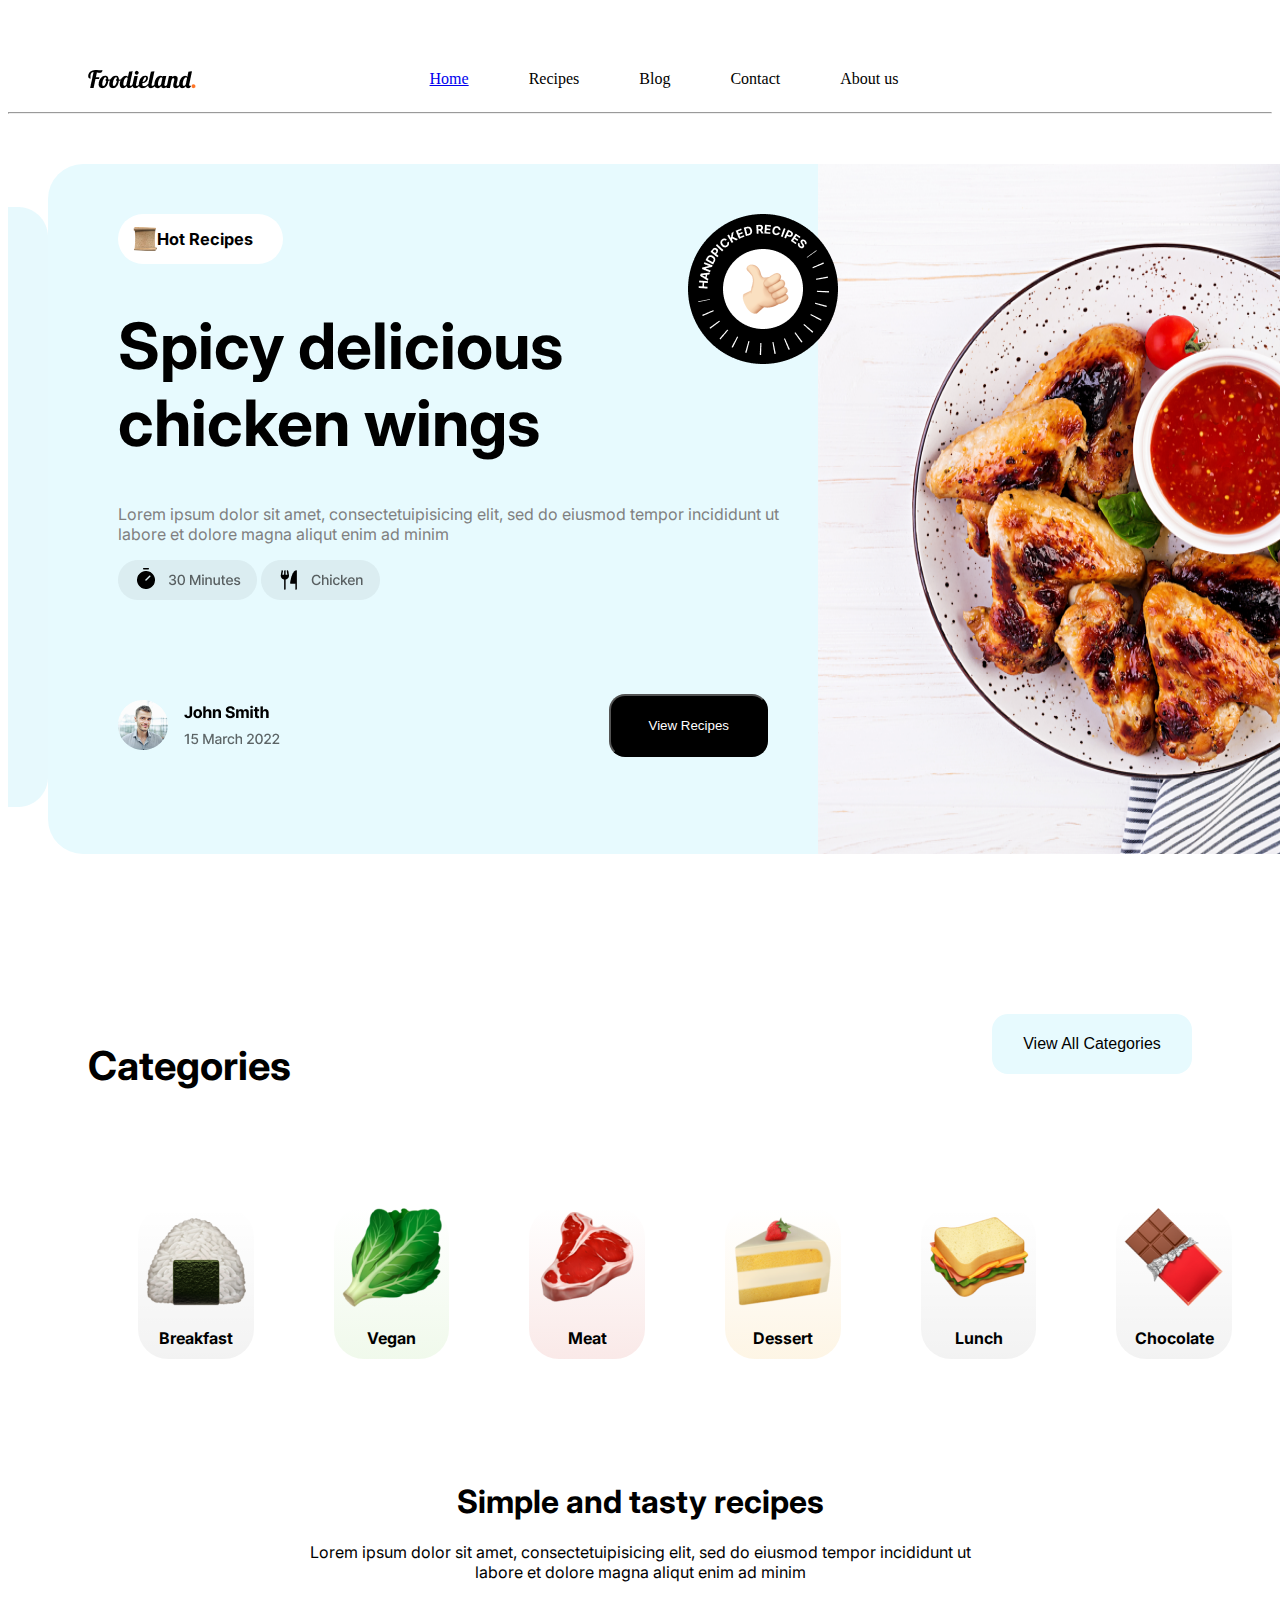
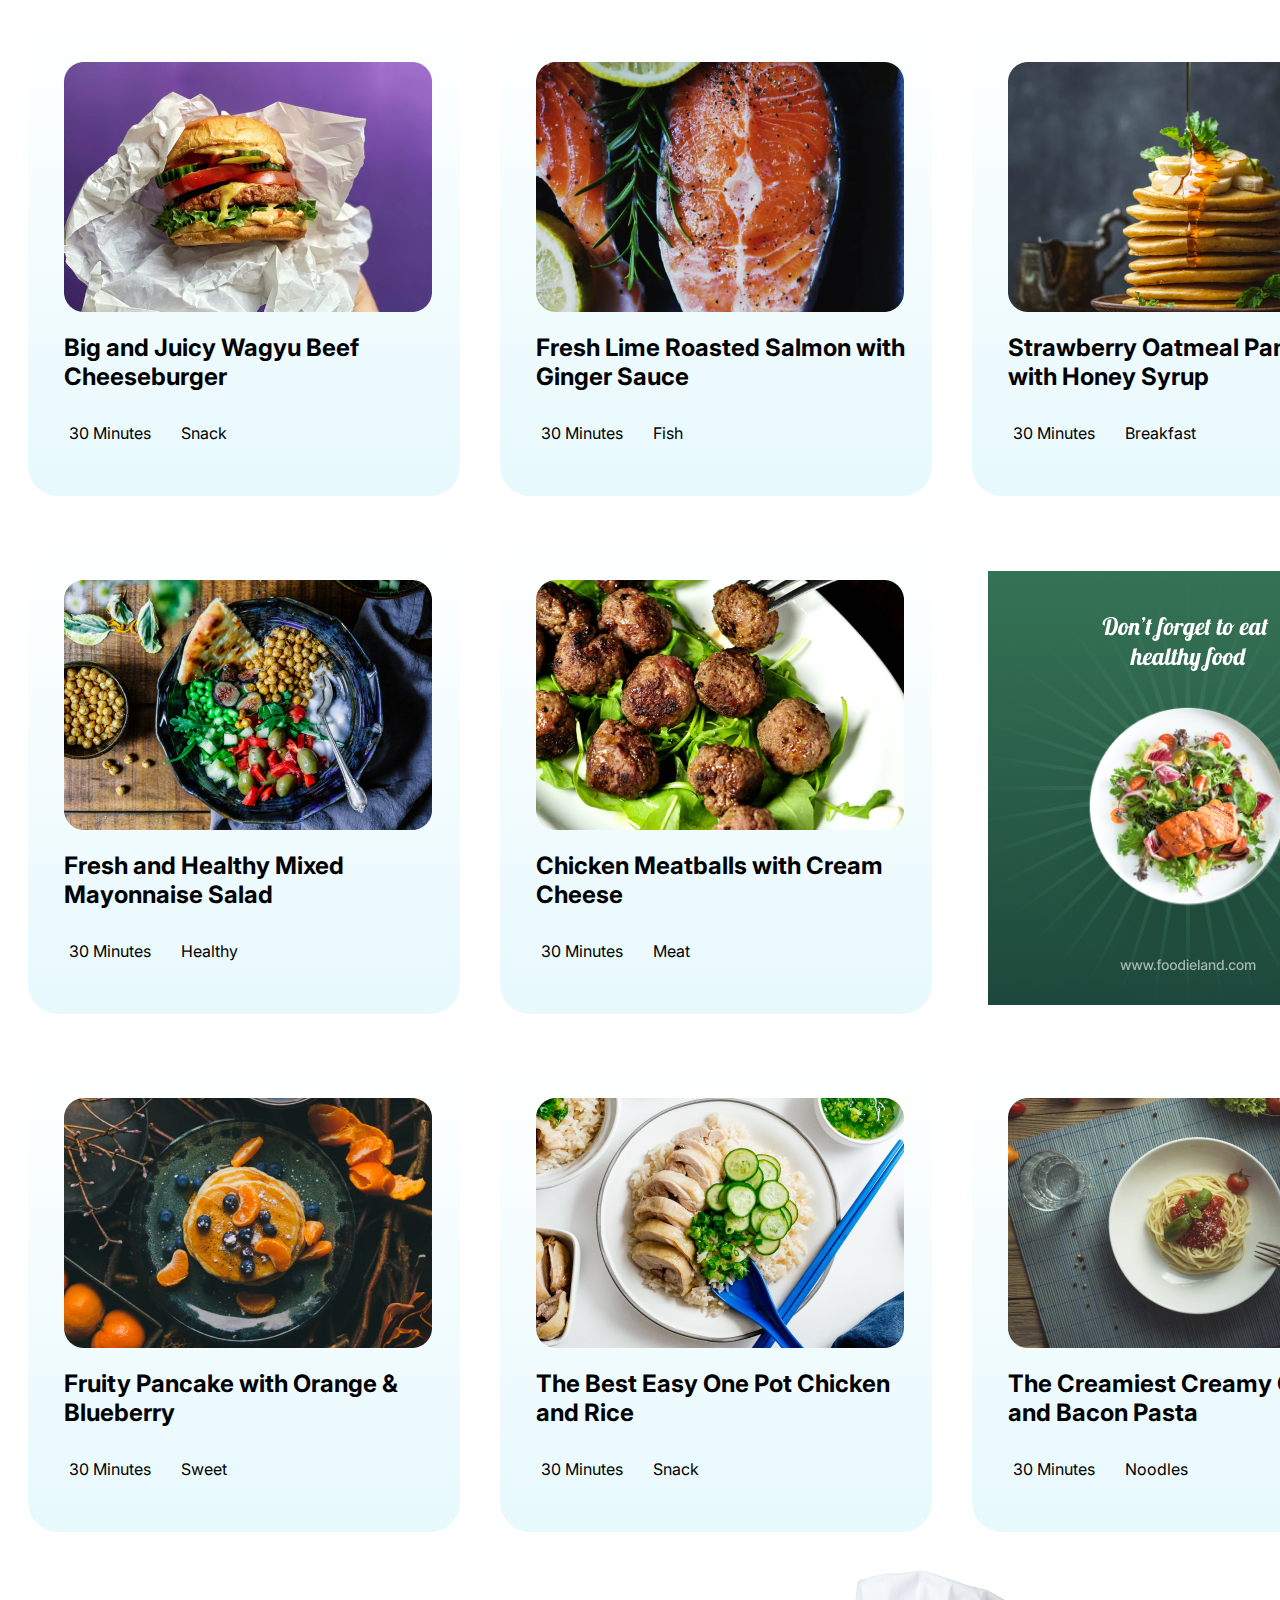
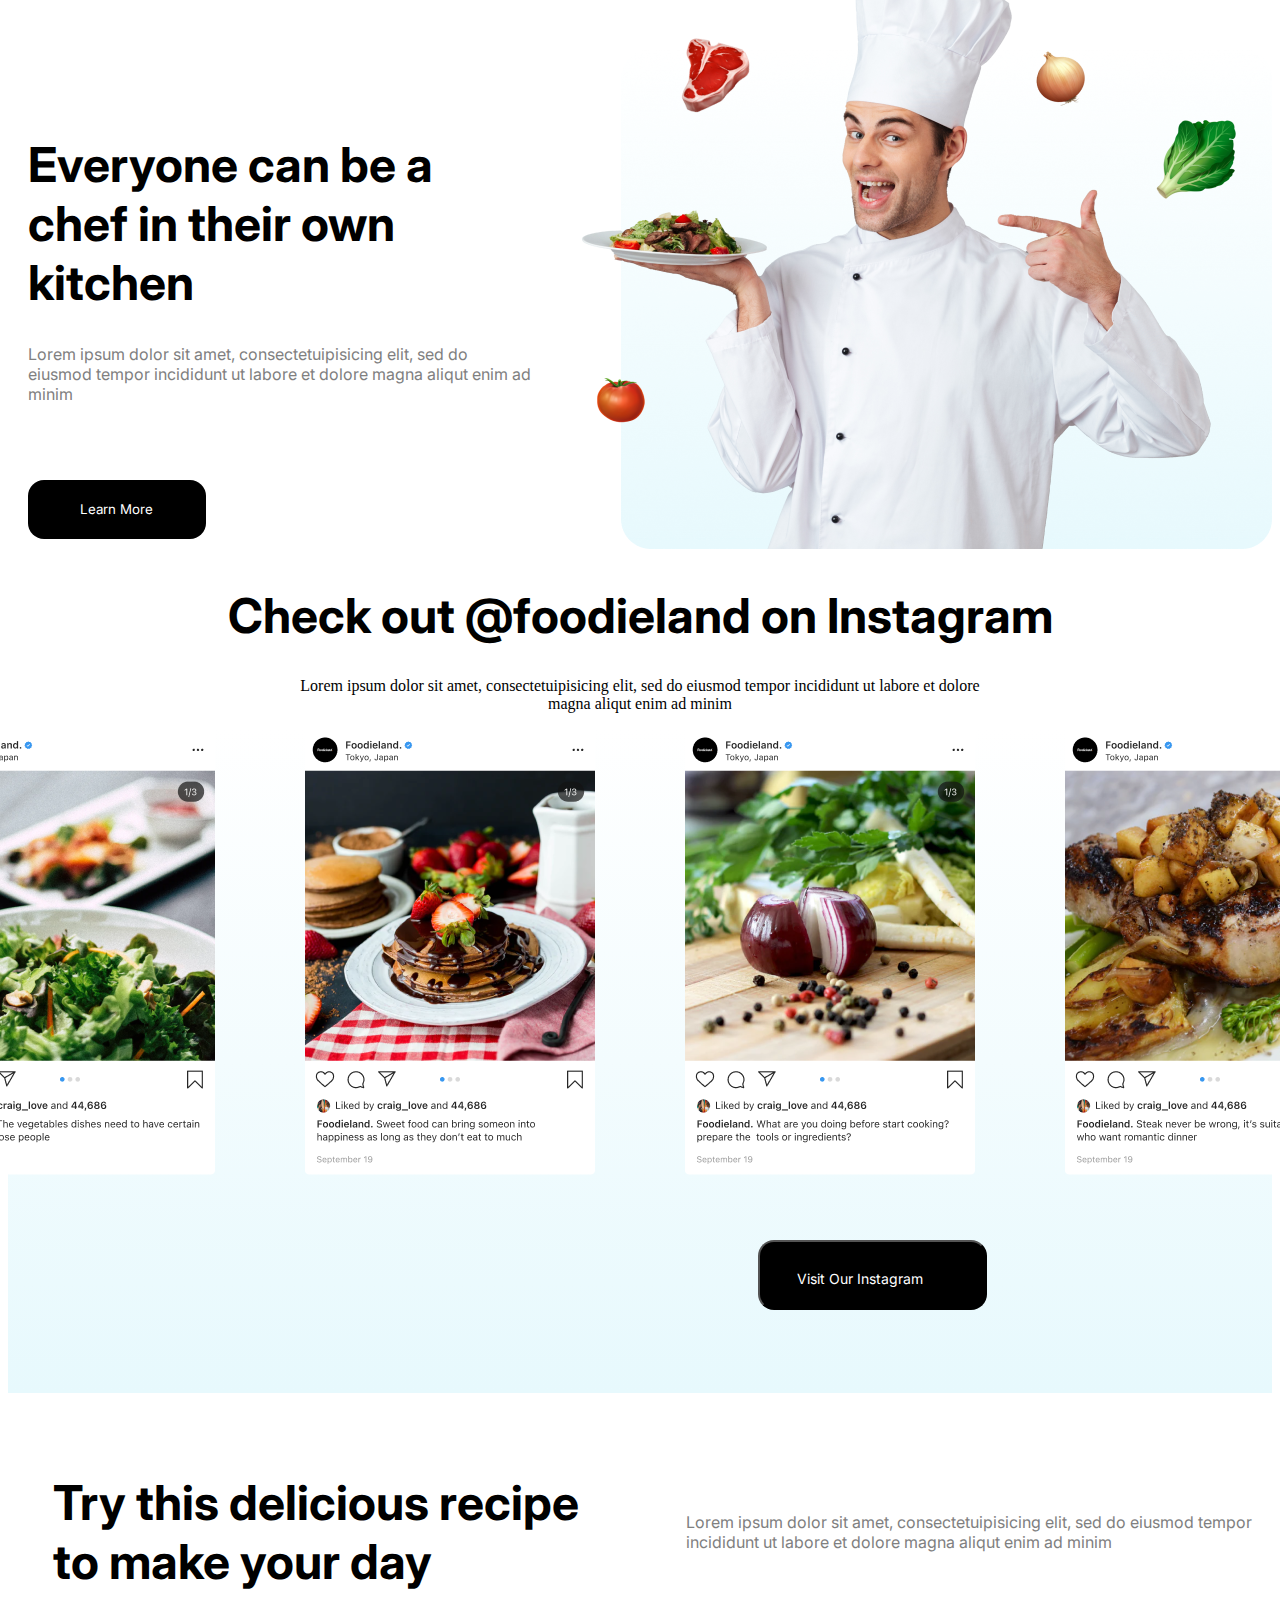
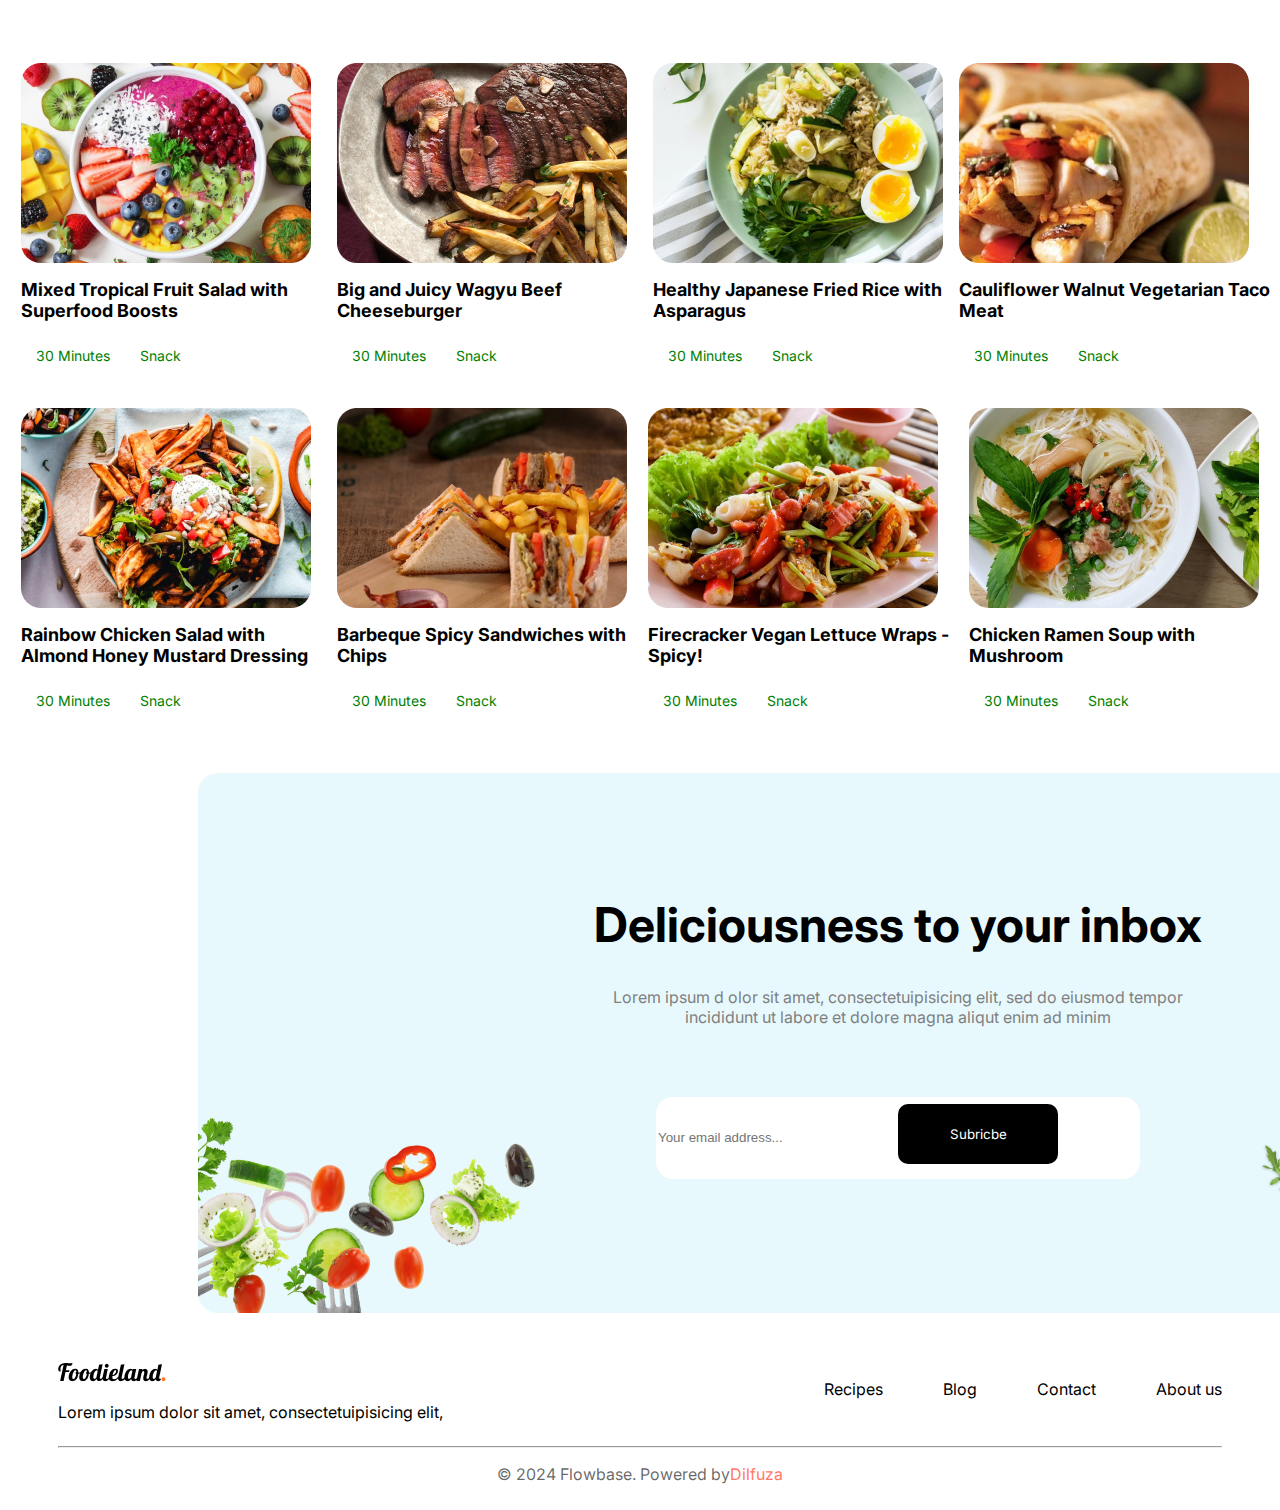
==== index.html @ f67f02fc "a" ====
<!DOCTYPE html>
<html lang="en">
<head>
    <meta charset="UTF-8">
    <meta name="viewport" content="width=device-width, initial-scale=1.0">
    <title>Foodieland</title>
    <link rel="stylesheet" href="main.css">
    <link rel="stylesheet" href="style.css">
    <link rel="stylesheet" href="https://cdnjs.cloudflare.com/ajax/libs/font-awesome/6.5.1/css/all.min.css" integrity="sha512-DTOQO9RWCH3ppGqcWaEA1BIZOC6xxalwEsw9c2QQeAIftl+Vegovlnee1c9QX4TctnWMn13TZye+giMm8e2LwA==" crossorigin="anonymous" referrerpolicy="no-referrer" />
    <link rel="preconnect" href="https://fonts.googleapis.com">
<link rel="preconnect" href="https://fonts.gstatic.com" crossorigin>
<link href="https://fonts.googleapis.com/css2?family=Inter:wght@100;500&family=Lobster&family=Manrope:wght@400;500;700&display=swap" rel="stylesheet">

</head>
<body>
    <div class="navbar">
        
        <img src="./img/Foodieland..png" alt="">
        <ul>
            <li><a href="./index2.html">Home</a> </li>
            <li>Recipes</li>
            <li>Blog</li>
            <li>Contact</li>
            <li>About us</li>
        </ul>
        <div class="icons">
      <a href="https://ru-ru.facebook.com/" target="_blank"><i class="fa-brands fa-facebook-f"></i></a>  
        <i class="fa-brands fa-twitter"></i>
        <i class="fa-brands fa-instagram"></i>
    
    </div>
    
</div>
<hr>

<div class="hero">
    <div>
        <img src="./img/Rectangle 5 (1).png" alt="">
    </div>
    <div class="hero1">
    <div class="text">
        <div class="Recipes">
            <img src="./img/image 14.png" alt="">
            <h3>Hot Recipes</h3>
        </div>
        <h1 class="new">Spicy delicious <br> chicken wings</h1>
        <p class="pp">Lorem ipsum dolor sit amet, consectetuipisicing elit, sed do eiusmod tempor incididunt ut labore et dolore magna aliqut enim ad minim </p>
        <img src="./img/Group 831.png" alt="">
        <img src="./img/Group 832.png" alt="">
        <div class="whte">
            <img src="./img/Group 825.png" alt="">
            <div>
            <button class="black">View Recipes</button>
        </div>
        </div>
    </div>
    <div class="badge"><img src="./img/Badge (1).png" alt=""></div>
    <img src="./img/Mask Group.png" alt="">
</div>
    <img src="./img/Rectangle 6.png" alt="">
</div>
<div class="catigor">
    <h1>Categories</h1>
    <button>View All Categories</button>
</div>
<div class="elements">
<div class="foods">
    <img src="./img/image 25.png" alt="">
    <h4>Breakfast</h4>
</div>
<div class="foods">
    <img src="img/image 20.png" alt="">
    <h4>Vegan</h4>
</div>
<div class="foods">
    <img src="img/image 21.png" alt="">
    <h4>Meat</h4>
</div>
<div class="foods">
    <img src="img/image 22.png" alt="">
    <h4>Dessert</h4>
</div>
<div class="foods">
    <img src="img/image 23.png" alt="">
    <h4>Lunch</h4>
</div>
<div class="foods">
    <img src="img/image 24.png" alt="">
    <h4>Chocolate</h4>
</div>
</div>

<div class="ddd">
    <h1>Simple and tasty recipes</h1>
    <p>Lorem ipsum dolor sit amet, consectetuipisicing elit, sed do eiusmod tempor incididunt ut <br> labore et dolore magna aliqut enim ad minim </p>
</div>

<div class="menyu">
    <div class="divs">
        <div>
   <img src="/img/Mask Group (1).png" alt="">
   <h1>Big and Juicy Wagyu Beef Cheeseburger</h1>
   </div>
   <div class="dilfuz">
    
   <i class="fa-solid fa-clock fa-shake"></i>
   <p>30 Minutes</p>
   
   
    <i class="fa-solid fa-utensils fa-beat"></i>
    <p>Snack</p>
   
</div>

</div>
<div class="divs">
    <div>
<img src="./img/Mask Group (2).png" alt="">
<h1>Fresh Lime Roasted Salmon with Ginger Sauce</h1>
</div>
<div class="dilfuz">

<i class="fa-solid fa-clock fa-shake"></i>
<p>30 Minutes</p>

<i class="fa-solid fa-utensils fa-beat"></i>
<p>Fish</p>

</div>

</div>
<div class="divs">
    <div>
<img src="/img/Mask Group (3).png" alt="">
<h1>Strawberry Oatmeal Pancake with Honey Syrup</h1>
</div>
<div class="dilfuz">
<i class="fa-solid fa-clock fa-shake"></i>
<p>30 Minutes</p>

<i class="fa-solid fa-utensils fa-beat"></i>
<p>Breakfast</p>

</div>

</div>
<div class="divs">
    <div>
<img src="/img/Mask Group (4).png" alt="">
<h1>Fresh and Healthy Mixed Mayonnaise Salad</h1>
</div>
<div class="dilfuz">
<i class="fa-solid fa-clock fa-shake"></i>
<p>30 Minutes</p>

<i class="fa-solid fa-utensils fa-beat"></i>
<p>Healthy</p>

</div>

</div>
<div class="divs">
    <div>
<img src="/img/Mask Group (5).png" alt="">
<h1>Chicken Meatballs with Cream Cheese</h1>
</div>
<div class="dilfuz">
<i class="fa-solid fa-clock fa-shake"></i>
<p>30 Minutes</p>

<i class="fa-solid fa-utensils fa-beat"></i>
<p>Meat</p>

</div>

</div>
<div class="divsd">
<div>
    <img src="./img/Ads (1).png" alt="">
</div>
</div>
<div class="divs">
    <div>
<img src="/img/Mask Group (6).png" alt="">
<h1>Fruity Pancake with Orange & Blueberry</h1>
</div>
<div class="dilfuz">
<i class="fa-solid fa-clock fa-shake"></i>
<p>30 Minutes</p>

<i class="fa-solid fa-utensils fa-beat"></i>
<p>Sweet</p>

</div>

</div>
<div class="divs">
    <div>
<img src="/img/Mask Group (7).png" alt="">
<h1>The Best Easy One Pot Chicken and Rice</h1>
</div>
<div class="dilfuz">

<i class="fa-solid fa-clock fa-shake"></i>
<p>30 Minutes</p>

<i class="fa-solid fa-utensils fa-beat"></i>
<p>Snack</p>

</div>

</div>
<div class="divs">
    <div>
<img src="/img/Mask Group (8).png" alt="">
<h1>The Creamiest Creamy Chicken and Bacon Pasta</h1>
</div>
<div class="dilfuz">

<i class="fa-solid fa-clock fa-shake"></i>
<p>30 Minutes</p>

<i class="fa-solid fa-utensils fa-beat"></i>
<p>Noodles</p>

</div>

</div>
   
</div>
 
<div class="chef">
    <div class="textt">
    <h1>
        Everyone can be a <br>
    chef in their own kitchen
    </h1>
    <p style="color: gray;">Lorem ipsum dolor sit amet, consectetuipisicing elit, sed do <br> eiusmod tempor incididunt ut labore et dolore magna aliqut enim ad minim </p>
    <button>Learn More</button>
</div>
 <div>
    <img src="./img/Group 880.png" alt="">
</div>

</div>
<div class="Instagram">
    <h1>Check out @foodieland on Instagram</h1>
    <p>Lorem ipsum dolor sit amet, consectetuipisicing elit, sed do eiusmod tempor incididunt ut labore et dolore <br> magna aliqut enim ad minim </p>
</div>
<div class="insta">
    <div class="posts">
    <img src="./img2/Post.png" alt="">
    <img src="./img2/Post (1).png" alt="">
    <img src="./img2/Post (2).png" alt="">
    <img src="./img2/Post (3).png" alt="">
</div>
 <button>Visit Our Instagram<i class="fa-brands fa-instagram"></i></button>
</div>

<div class="hero3">
    <h1>Try this delicious recipe <br> to make your day</h1>
    <div>
        <p>Lorem ipsum dolor sit amet, consectetuipisicing elit, sed do eiusmod tempor <br> incididunt ut labore et dolore magna aliqut enim ad minim </p>
    </div>
</div>
<div class="menyu2">
    <div class="dives">
        <div>
   <img src="/img2/Mask Group (9).png" alt="">
   <h1>Mixed Tropical Fruit Salad with <br> Superfood Boosts </h1>
   </div>
   <div class="dilfuz">
    
   <i class="fa-solid fa-clock fa-shake"></i>
   <p>30 Minutes</p>
   
   
    <i class="fa-solid fa-utensils fa-beat"></i>
    <p>Snack</p>
   
</div>

</div>


<div class="dives">
    <div>
<img src="/img2/Mask Group (10).png" alt="">
<h1>Big and Juicy Wagyu Beef <br> Cheeseburger</h1>
</div>
<div class="dilfuz">

<i class="fa-solid fa-clock fa-shake"></i>
<p>30 Minutes</p>


<i class="fa-solid fa-utensils fa-beat"></i>
<p>Snack</p>

</div>

</div>


<div class="dives">
    <div>
<img src="/img2/Mask Group (16).png" alt="">
<h1>Healthy Japanese Fried Rice with <br> Asparagus </h1>
</div>
<div class="dilfuz">

<i class="fa-solid fa-clock fa-shake"></i>
<p>30 Minutes</p>


<i class="fa-solid fa-utensils fa-beat"></i>
<p>Snack</p>

</div>

</div>


<div class="dives">
    <div>
<img src="/img2/Mask Group (11).png" alt="">
<h1>Cauliflower Walnut Vegetarian Taco <br> Meat </h1>
</div>
<div class="dilfuz">

<i class="fa-solid fa-clock fa-shake"></i>
<p>30 Minutes</p>


<i class="fa-solid fa-utensils fa-beat"></i>
<p>Snack</p>

</div>

</div>



<div class="dives">
    <div>
<img src="/img2/Mask Group (12).png" alt="">
<h1>Rainbow Chicken Salad with <br> Almond Honey Mustard Dressing </h1>
</div>
<div class="dilfuz">

<i class="fa-solid fa-clock fa-shake"></i>
<p>30 Minutes</p>


<i class="fa-solid fa-utensils fa-beat"></i>
<p>Snack</p>

</div>

</div>



<div class="dives">
    <div>
<img src="/img2/Mask Group (13).png" alt="">
<h1>Barbeque Spicy Sandwiches with <br> Chips  </h1>
</div>
<div class="dilfuz">

<i class="fa-solid fa-clock fa-shake"></i>
<p>30 Minutes</p>


<i class="fa-solid fa-utensils fa-beat"></i>
<p>Snack</p>

</div>

</div>


<div class="dives">
    <div>
<img src="/img2/Mask Group (14).png" alt="">
<h1> Firecracker Vegan Lettuce Wraps - <br> Spicy!  </h1>
</div>
<div class="dilfuz">

<i class="fa-solid fa-clock fa-shake"></i>
<p>30 Minutes</p>


<i class="fa-solid fa-utensils fa-beat"></i>
<p>Snack</p>

</div>

</div>



<div class="dives">
    <div>
<img src="/img2/Mask Group (15).png" alt="">
<h1>Chicken Ramen Soup with <br> Mushroom </h1>
</div>
<div class="dilfuz">

<i class="fa-solid fa-clock fa-shake"></i>
<p>30 Minutes</p>


<i class="fa-solid fa-utensils fa-beat"></i>
<p>Snack</p>

</div>

</div>


</div>
<div class="oqilova">
        <div class="delic">
            <h1>Deliciousness to your inbox</h1>
            <p>Lorem ipsum d olor sit amet, consectetuipisicing elit, sed do eiusmod tempor <br> incididunt ut labore et dolore magna aliqut enim ad minim </p>
        </div>
    <div class="inputs">
        <input type="text" placeholder="Your email address...">
        <button class="subrise">Subricbe</button>
    </div>
    <div class="imgss">
        <img src="./img2/kisspng-salad-salad-fresh-food-healthylife-vegetables-vegetarian-5d42e3a7cb8543 1.png" alt="">
        <img class="emgs" style="border-radius: 20px;" src="./img2/Photo.png" alt="">
    </div>
</div>

<div class="footer">
    <div class="klas"> 
    <div>
    <img src="./img/Foodieland..png" alt="">
    <p>Lorem ipsum dolor sit amet, consectetuipisicing elit, </p>
</div>
    <ul>
        <li>Recipes</li>
        <li>Blog</li>
        <li>Contact</li>
        <li>About us</li>
    </ul>
</div>

    <hr>

    <p class="pp">© 2024 Flowbase. Powered by <span> Dilfuza</span> </p>
<div class="icanss"> 
    <a href="https://ru-ru.facebook.com/"><i class="fa-brands fa-facebook-f"></i></a>  
    <i class="fa-brands fa-twitter"></i>
    <i class="fa-brands fa-instagram"></i>
</div>
</div>
</body>
</html>
---- main.css ----
.catigor {
  display: flex;
  justify-content: space-between;
  padding: 160px 80px 40px 80px;
}
.catigor h1 {
  font-family: "Inter", sans-serif;
  font-size: 40px;
}
.catigor button {
  background-color: #E7FAFE;
  width: 200px;
  height: 60px;
  border-radius: 16px;
  color: black;
  border: none;
  font-size: 16px;
}

.menyu {
  display: grid;
  grid-template-columns: repeat(3, 1fr);
  justify-items: center;
}
.menyu .divsd {
  background-color: white;
  padding-top: 55px;
  border-radius: 3 0px;
}
.menyu .divs {
  justify-content: center;
  width: 400px;
  height: 434px;
  padding: 44px 16px 0px 16px;
  font-family: Inter;
  border-radius: 30px;
  background: linear-gradient(180deg, rgba(231, 249, 253, 0) 0%, #E7F9FD 100%);
  margin: 20px;
}
.menyu .divs h1 {
  font-size: 24px;
  padding-left: 20px;
}
.menyu .divs img {
  padding-left: 20px;
}
.menyu .dilfuz {
  display: flex;
  align-items: center;
  gap: 15px;
  padding-left: 10px;
}

.elements img {
  padding-left: 90px;
}

.ddd {
  text-align: center;
  font-family: Inter;
}

.elements {
  display: flex;
  align-items: center;
  margin-left: 90px;
}
.elements .foods {
  font-family: inter;
  display: flex;
  align-items: center;
  text-align: center;
  width: 180px;
  height: 152px;
  flex-direction: column;
  border-radius: 30px;
  background: linear-gradient(180deg, rgba(0, 0, 0, 0) 0%, rgba(0, 0, 0, 0.05) 100%);
  margin: 50px 40px 102px 40px;
  transition: 1s;
}
.elements .foods img {
  margin: 0;
  padding: 0;
  transition: 1s;
}
.elements .foods img:hover {
  transition: 1s;
  transform: scale(1.2);
}
.elements .foods:nth-child(2) {
  border-radius: 30px;
  background: linear-gradient(180deg, rgba(108, 198, 63, 0) 0%, rgba(108, 198, 63, 0.1) 100%);
}
.elements .foods:nth-child(3) {
  border-radius: 30px;
  background: linear-gradient(180deg, rgba(204, 38, 27, 0) 0%, rgba(204, 38, 27, 0.1) 100%);
}
.elements .foods:nth-child(4) {
  border-radius: 30px;
  background: linear-gradient(180deg, rgba(240, 158, 0, 0) 0%, rgba(240, 158, 0, 0.1) 100%);
}

.chef {
  display: flex;
  justify-content: center;
}
.chef button {
  background-color: black;
  color: white;
  border: none;
  padding: 21px 53px 22px 52px;
  border-radius: 16px;
  font-family: Inter;
}
.chef .textt {
  margin: 150px 30px 0px 20px;
  align-items: center;
  justify-content: center;
  font-family: Inter;
}
.chef .textt h1 {
  font-size: 48px;
}
.chef .textt p {
  font-size: 16px;
}
.chef .textt button {
  margin-top: 60px;
}

.Instagram {
  text-align: center;
}
.Instagram h1 {
  font-size: 48px;
  font-family: inter;
}

.insta {
  background: linear-gradient(180deg, rgba(231, 249, 253, 0) 0%, #E7F9FD 100%);
  height: 664px;
}
.insta .posts {
  display: flex;
  gap: 90px;
  justify-content: center;
}
.insta button {
  width: 229px;
  height: 70px;
  background-color: black;
  color: white;
  border-radius: 16px;
  font-family: Inter;
  font-size: 14px;
  margin-left: 750px;
  margin-top: 65px;
}
.insta button i {
  padding: 19px 10px 19px 16px;
  font-size: 25px;
}

.hero3 {
  justify-content: space-between;
  display: flex;
  align-items: center;
  margin: 48px 20px 10px 45px;
}
.hero3 h1 {
  font-family: Inter;
  font-size: 48px;
}
.hero3 p {
  font-size: 16px;
  font-family: Inter;
  color: grey;
}

.menyu2 {
  display: grid;
  grid-template-columns: repeat(4, 1fr);
  justify-items: center;
}
.menyu2 .dives {
  padding-top: 30px;
}
.menyu2 .dives h1 {
  font-size: 18px;
  font-family: Inter;
}
.menyu2 .dilfuz {
  display: flex;
  align-items: center;
  gap: 15px;
  font-family: Inter;
  font-size: 14px;
  color: green;
}

.oqilova {
  width: 1400px;
  height: 450px;
  background-color: #E7F9FD;
  border-radius: 20px;
  padding-top: 90px;
  text-align: center;
  margin: 50px 40px 50px 190px;
}
.oqilova .inputs {
  position: relative;
  margin-top: 70px;
}
.oqilova .inputs button {
  position: absolute;
  left: 700px;
  top: 7px;
  font-family: Inter;
  align-items: center;
}
.oqilova .inputs .subrise {
  background-color: black;
  width: 160px;
  height: 60px;
  border-radius: 10px;
  border: none;
  color: white;
}
.oqilova .inputs input {
  width: 480px;
  height: 80px;
  font-weight: 500px;
  border-radius: 17px;
  border: none;
}
.oqilova .delic {
  font-family: Inter;
  text-align: center;
}
.oqilova .delic h1 {
  font-size: 48px;
}
.oqilova .delic p {
  color: grey;
}
.oqilova .imgss {
  display: flex;
  justify-content: space-between;
  align-items: center;
  margin-top: -242px;
}
.oqilova .imgss .emgs {
  margin-top: 135px;
}

.footer {
  font-family: Inter;
  margin: 30px 50px 50px 50px;
}
.footer .pp {
  color: rgba(0, 0, 0, 0.6);
  display: flex;
  justify-content: center;
}
.footer span {
  color: #FF7967;
}
.footer .klas {
  display: flex;
  justify-content: space-between;
}
.footer .icanss {
  display: flex;
  justify-content: end;
  gap: 40px;
  margin-top: -40px;
}/*# sourceMappingURL=main.css.map */
---- style.css ----
/* 
body{
    
  
} */

ul{
    display: flex;
    list-style-type: none;
    gap: 60px;
}
.navbar{
   display: flex;
   align-items: center;
   padding: 46px 80px 0px 80px;
   justify-content: space-between;
}
.icons{
    display: flex;
    gap: 50px;
}
.text{
    background-color: #E7FAFE;;
    width: 700px;
    height: 640px;
    border-bottom-left-radius: 35px;
    border-top-left-radius: 35px;
    align-items: center;
    padding-top: 50px;
    padding-left: 70px;
    

}
.hero{
    display: flex;
    justify-content: space-between;
    align-items: center;
    margin-top: 50px;
}
.hero1{
    display: flex;
    justify-content: center;
}
.badge{
    margin-top: 50px;
    position: absolute;
}
.new{
    font-size: 64px;
    font-family: Inter;

}
.Recipes{
    width: 150px;
    height: 50px;
    border-radius: 25px;
    background-color: white;
    display: flex;
    align-items: center;
    padding-left: 15px;
    font-family: Inter;
    font-size: 14px;d
}

.pp{
    color: grey;
    font-family: Inter;
}
.black{
    background-color: black;
    color: white;
    padding: 22px 37px;
    border-radius: 16px;
}
.whte{
  display: flex;
  justify-content: space-between;
  align-items: center;
  margin-top: 90px;
  padding-right: 50px;
}
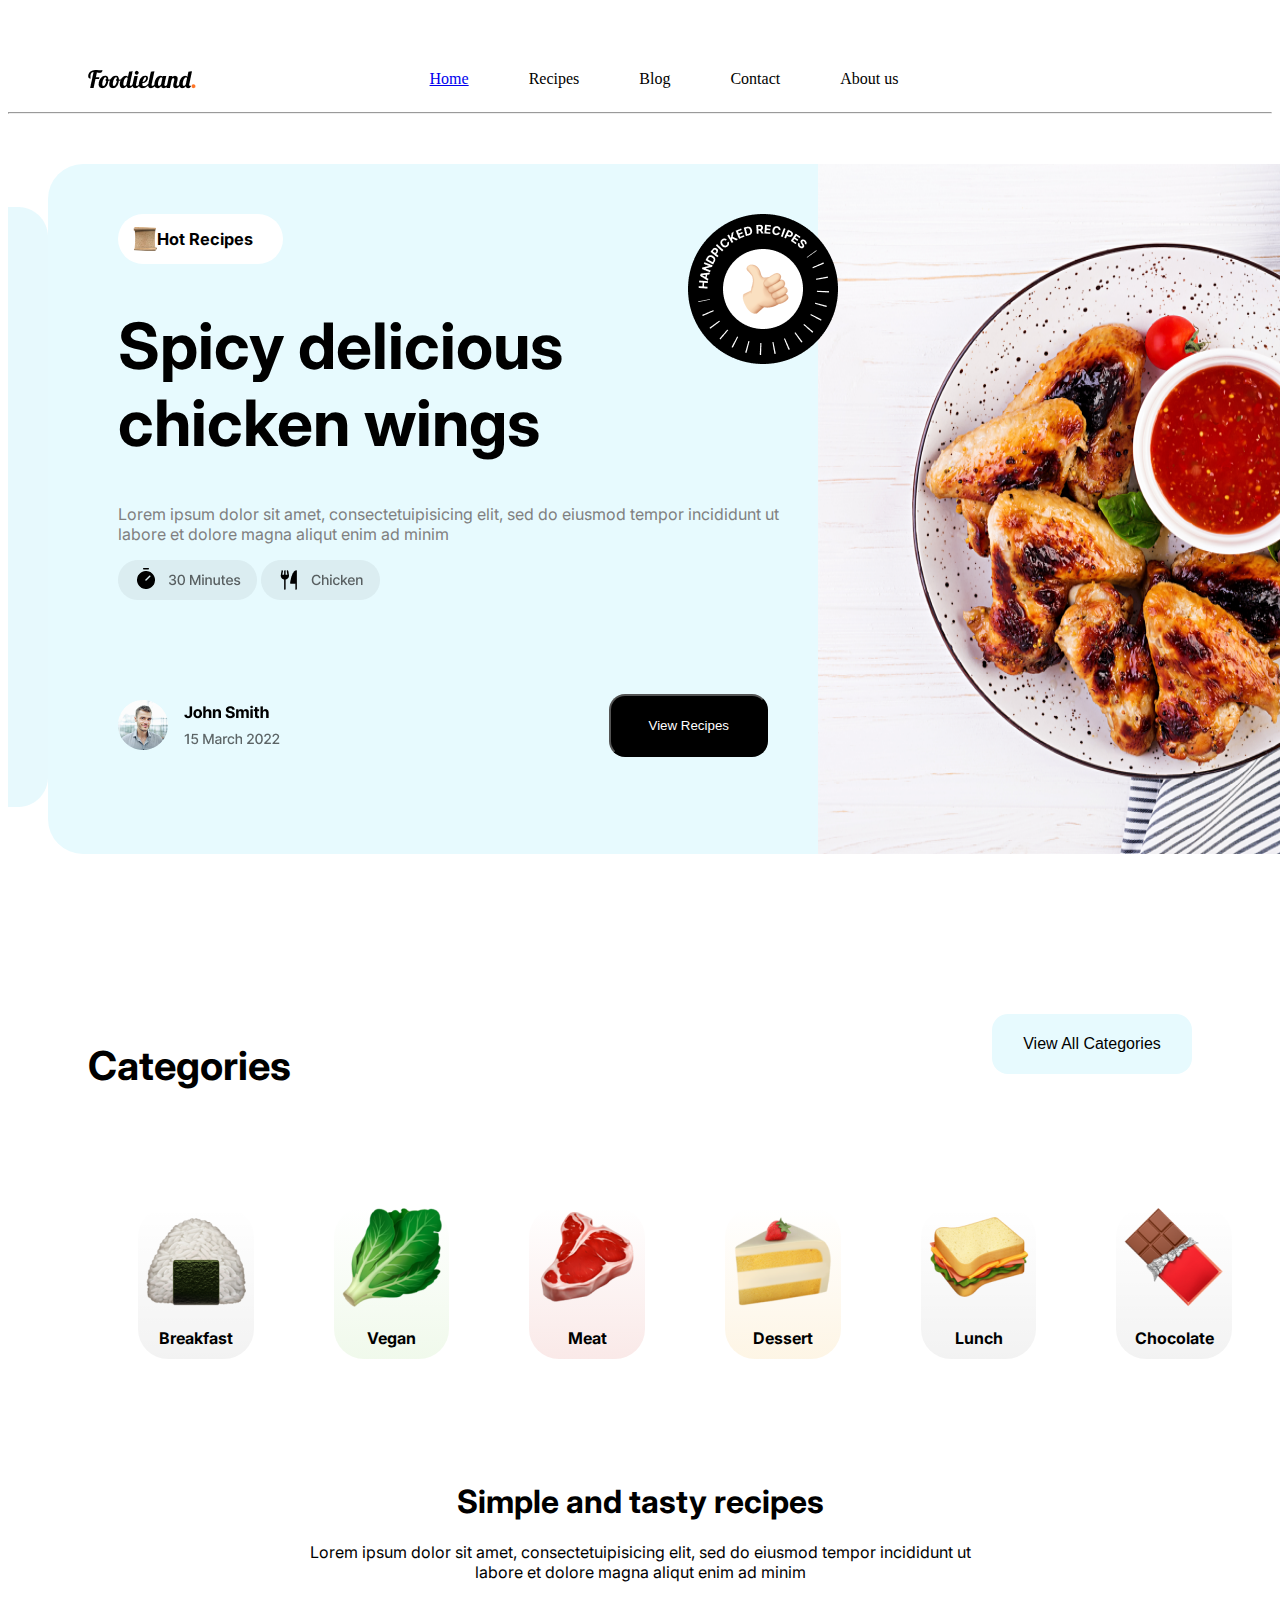
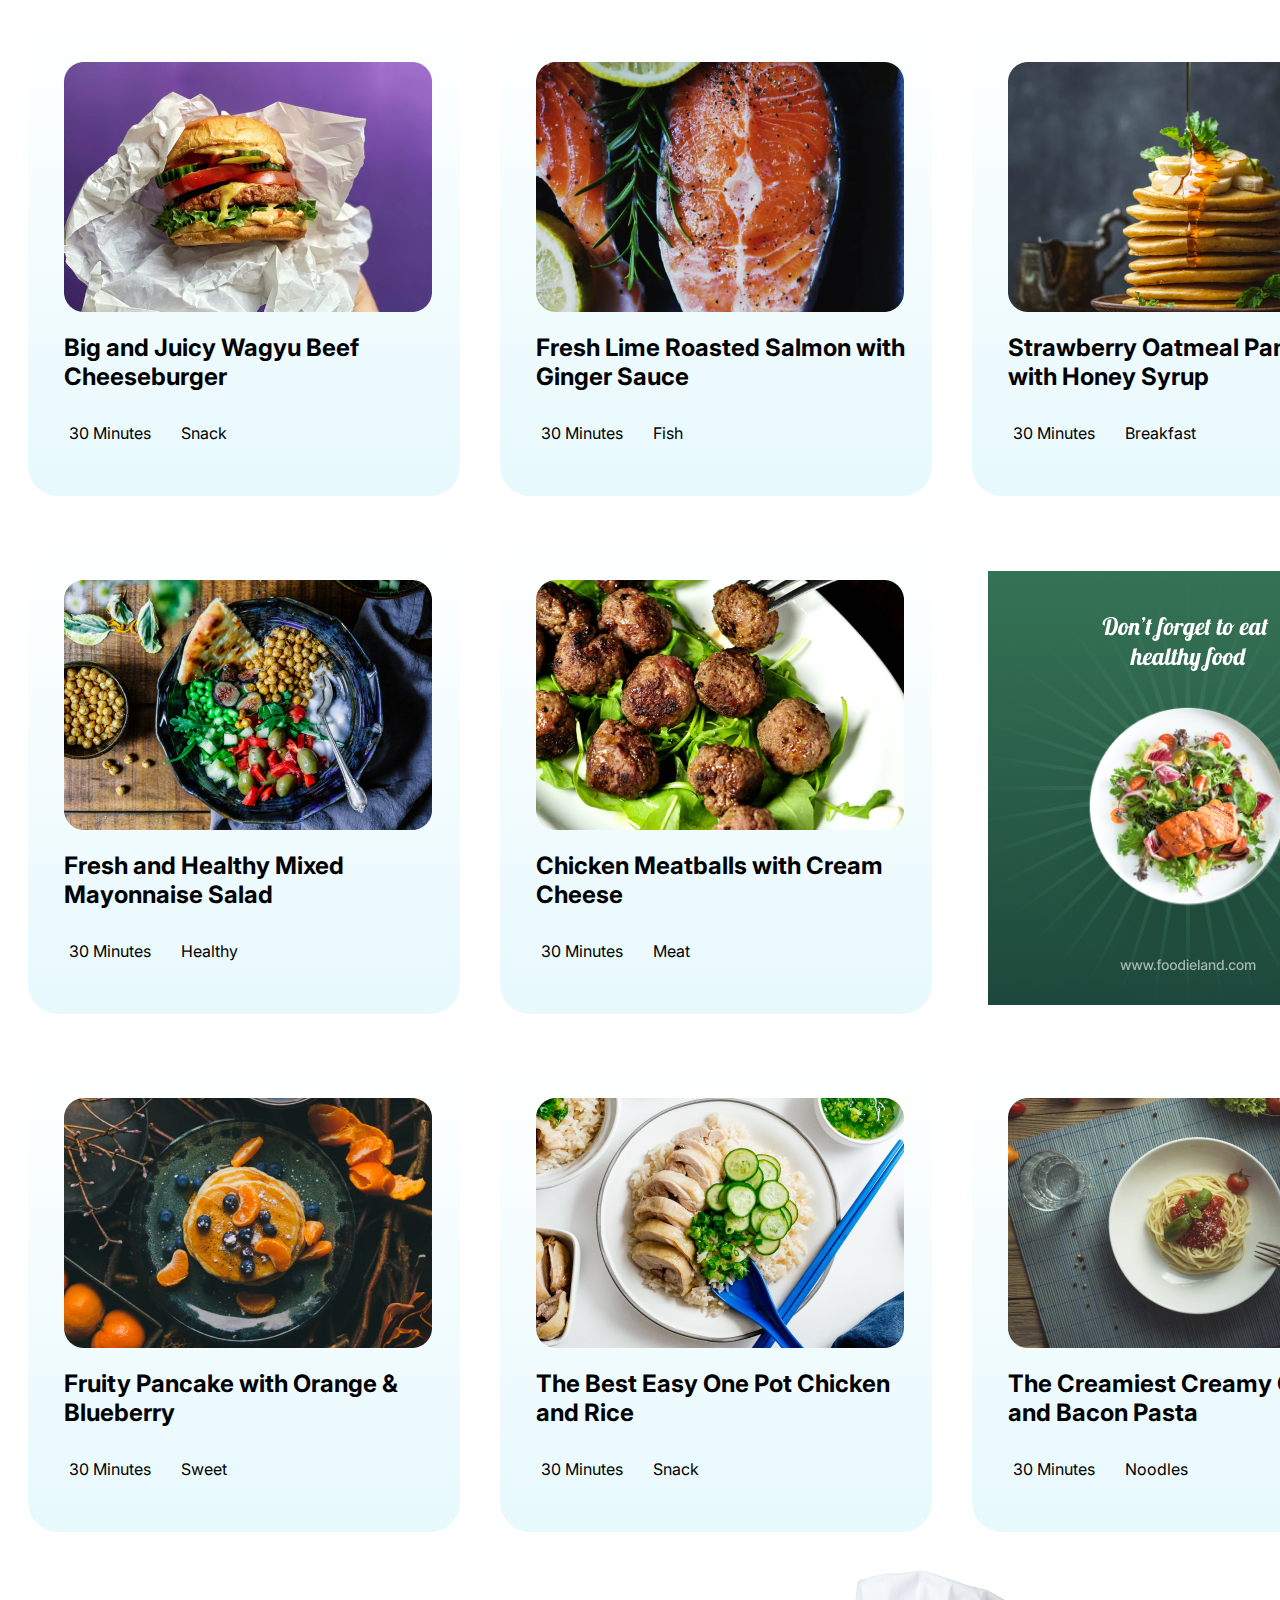
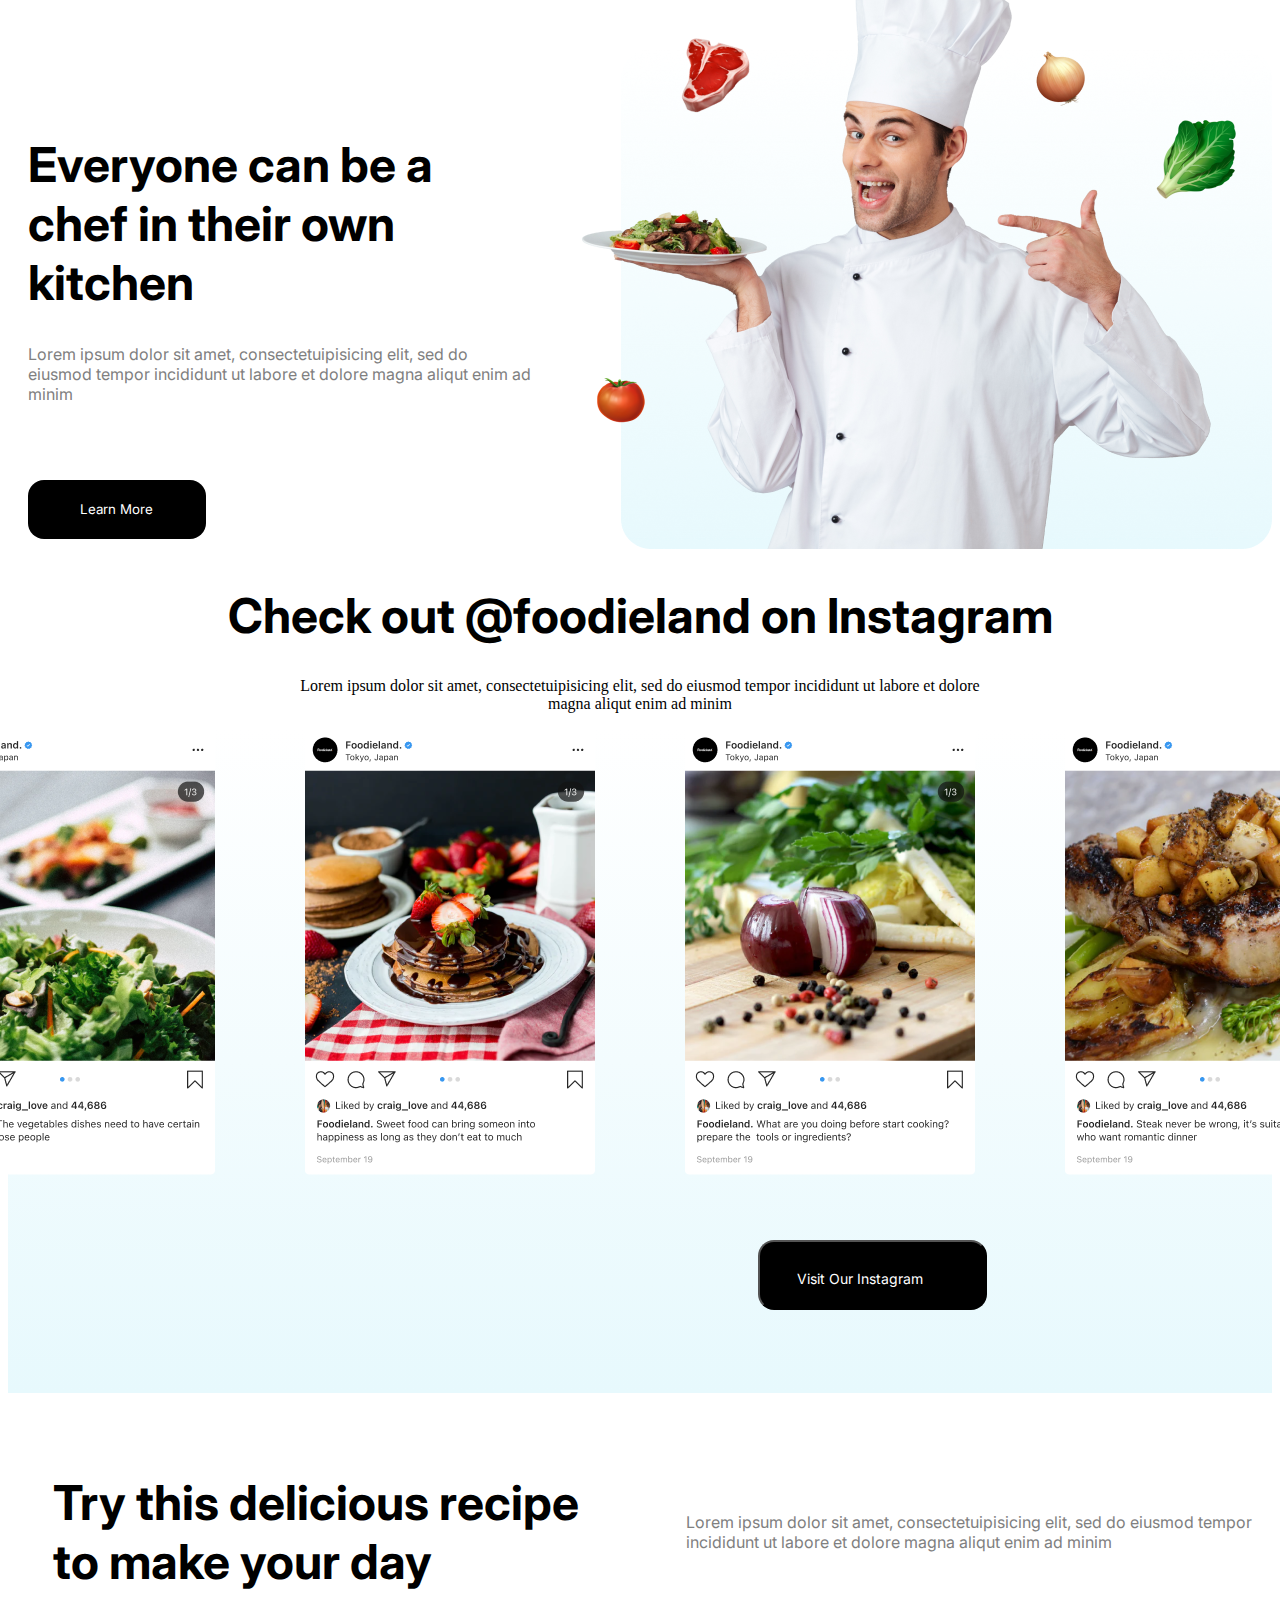
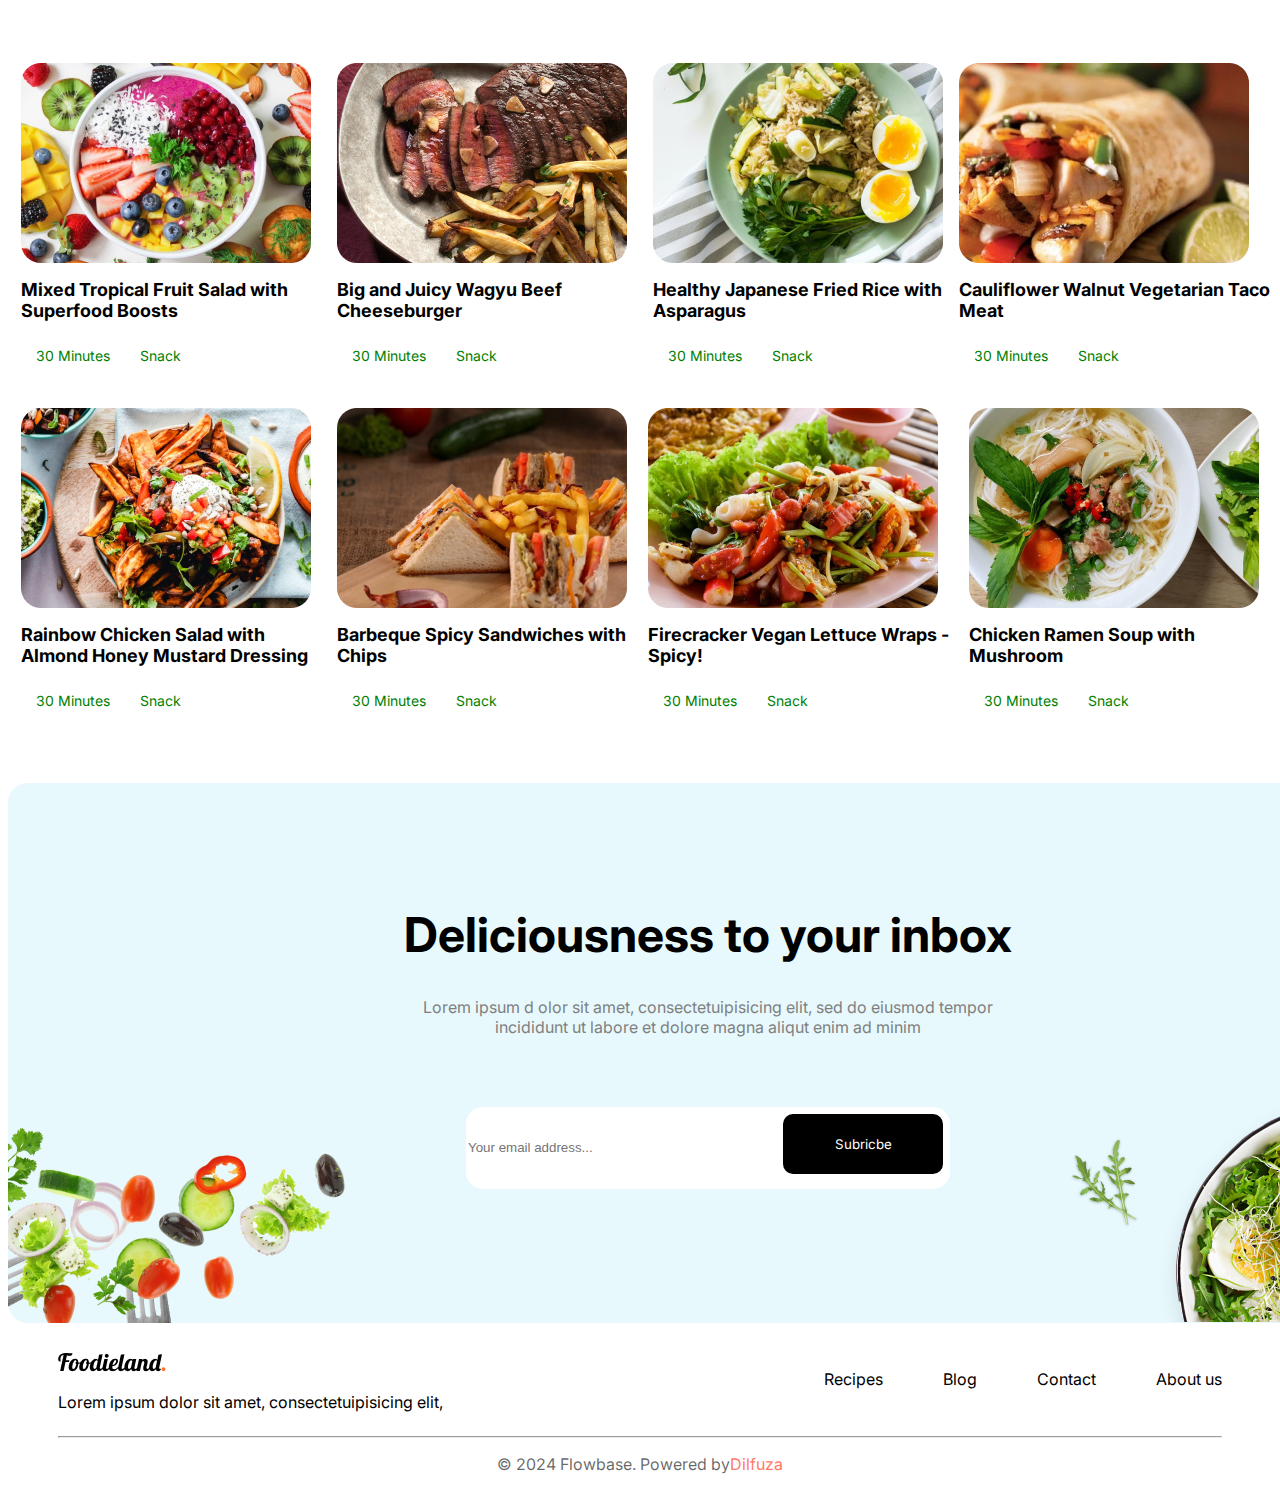
==== commit f444e590: "finish code" ====
--- a/index.html
+++ b/index.html
@@ -420,14 +420,14 @@
 
 
 </div>
-<div class="oqilova">
+<div class="oqilova" style="margin: auto; margin-top: 60px;">
         <div class="delic">
             <h1>Deliciousness to your inbox</h1>
             <p>Lorem ipsum d olor sit amet, consectetuipisicing elit, sed do eiusmod tempor <br> incididunt ut labore et dolore magna aliqut enim ad minim </p>
         </div>
     <div class="inputs">
         <input type="text" placeholder="Your email address...">
-        <button class="subrise">Subricbe</button>
+        <button style="margin-left: 75px; margin-top: 5p;" class="subrise">Subricbe</button>
     </div>
     <div class="imgss">
         <img src="./img2/kisspng-salad-salad-fresh-food-healthylife-vegetables-vegetarian-5d42e3a7cb8543 1.png" alt="">
--- a/main.css
+++ b/main.css
@@ -42,7 +42,11 @@
   padding-left: 20px;
 }
 .menyu .divs img {
+ transition: 1s;
   padding-left: 20px;
+}
+.menyu .divs img:hover{
+ transform: scale(1.1);
 }
 .menyu .dilfuz {
   display: flex;
